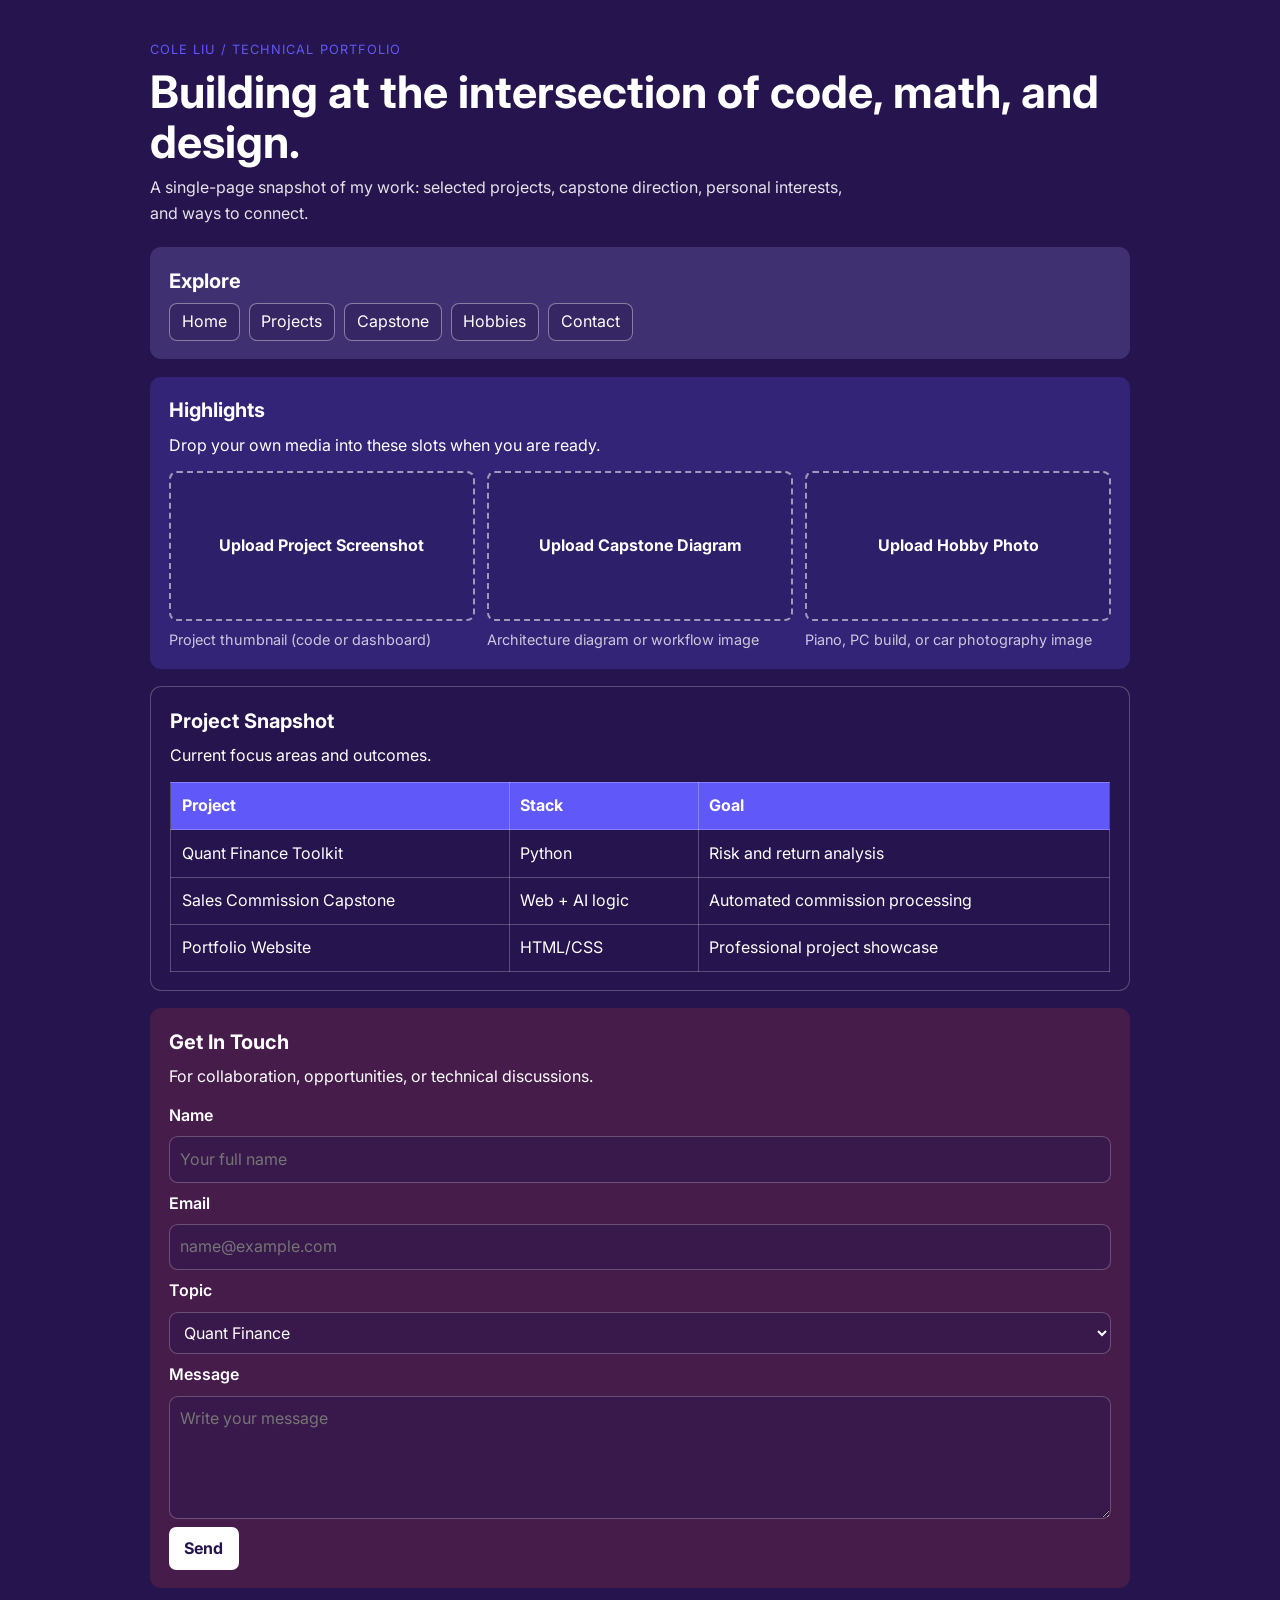
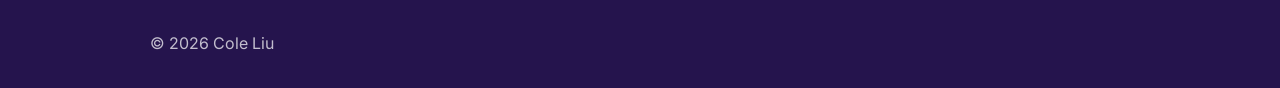
==== index.html @ 1d33bdbf "Create initial single-page portfolio site. Add the first publishable version with custom dark stylin" ====
<!doctype html>
<html lang="en">
  <head>
    <meta charset="UTF-8" />
    <meta name="viewport" content="width=device-width, initial-scale=1.0" />
    <title>Cole Liu | Technical Portfolio</title>
    <meta name="description" content="Portfolio draft for projects, capstone, hobbies, and contact." />
    <link rel="preconnect" href="https://fonts.googleapis.com" />
    <link rel="preconnect" href="https://fonts.gstatic.com" crossorigin />
    <link
      href="https://fonts.googleapis.com/css2?family=Inter:wght@400;500;600;700;800&display=swap"
      rel="stylesheet"
    />
    <link rel="stylesheet" href="./styles.css" />
  </head>
  <body>
    <header class="site-header">
      <div class="container">
        <p class="site-kicker">Cole Liu / Technical Portfolio</p>
        <h1 class="title">Building at the intersection of code, math, and design.</h1>
        <p class="lead">
          A single-page snapshot of my work: selected projects, capstone direction, personal
          interests, and ways to connect.
        </p>
      </div>
    </header>

    <main class="container layout">
      <section class="band band-nav">
        <h2>Explore</h2>
        <nav aria-label="Site sections">
          <ul class="chip-list">
            <li>Home</li>
            <li>Projects</li>
            <li>Capstone</li>
            <li>Hobbies</li>
            <li>Contact</li>
          </ul>
        </nav>
      </section>

      <section class="band band-media">
        <h2>Highlights</h2>
        <p>Drop your own media into these slots when you are ready.</p>
        <div class="gallery">
          <figure class="placeholder-card">
            <div class="placeholder-box">Upload Project Screenshot</div>
            <figcaption>Project thumbnail (code or dashboard)</figcaption>
          </figure>
          <figure class="placeholder-card">
            <div class="placeholder-box">Upload Capstone Diagram</div>
            <figcaption>Architecture diagram or workflow image</figcaption>
          </figure>
          <figure class="placeholder-card">
            <div class="placeholder-box">Upload Hobby Photo</div>
            <figcaption>Piano, PC build, or car photography image</figcaption>
          </figure>
        </div>
      </section>

      <section class="band band-table">
        <h2>Project Snapshot</h2>
        <p>Current focus areas and outcomes.</p>
        <table>
          <thead>
            <tr>
              <th>Project</th>
              <th>Stack</th>
              <th>Goal</th>
            </tr>
          </thead>
          <tbody>
            <tr>
              <td>Quant Finance Toolkit</td>
              <td>Python</td>
              <td>Risk and return analysis</td>
            </tr>
            <tr>
              <td>Sales Commission Capstone</td>
              <td>Web + AI logic</td>
              <td>Automated commission processing</td>
            </tr>
            <tr>
              <td>Portfolio Website</td>
              <td>HTML/CSS</td>
              <td>Professional project showcase</td>
            </tr>
          </tbody>
        </table>
      </section>

      <section class="band band-form">
        <h2>Get In Touch</h2>
        <p>For collaboration, opportunities, or technical discussions.</p>
        <form>
          <label for="name">Name</label>
          <input id="name" name="name" type="text" placeholder="Your full name" />

          <label for="email">Email</label>
          <input id="email" name="email" type="email" placeholder="name@example.com" />

          <label for="topic">Topic</label>
          <select id="topic" name="topic">
            <option>Quant Finance</option>
            <option>Capstone</option>
            <option>Music</option>
            <option>General Collaboration</option>
          </select>

          <label for="message">Message</label>
          <textarea id="message" name="message" rows="4" placeholder="Write your message"></textarea>

          <button type="button">Send</button>
        </form>
      </section>
    </main>

    <footer class="site-footer">
      <div class="container">
        <p>&copy; 2026 Cole Liu</p>
      </div>
    </footer>
  </body>
</html>
---- styles.css ----
:root {
  --text: #ffffff;
  --background: #25144d;
  --primary: #928ee0;
  --secondary: #6058f9;
  --accent: #df4343;
  --line: rgb(255 255 255 / 24%);
}

*,
*::before,
*::after {
  box-sizing: border-box;
}

body {
  margin: 0;
  font-family: "Inter", sans-serif;
  color: var(--text);
  background: var(--background);
  line-height: 1.6;
}

.container {
  width: min(980px, 90vw);
  margin: 0 auto;
}

.site-header {
  padding: 2.5rem 0 1.3rem;
}

.layout {
  display: grid;
  gap: 1.1rem;
  padding-bottom: 2.5rem;
}

.band {
  border-radius: 0.7rem;
  padding: 1.1rem 1.2rem;
}

.band-nav {
  background: rgb(146 142 224 / 24%);
}

.band-media {
  background: rgb(96 88 249 / 24%);
}

.band-table {
  background: rgb(37 20 77 / 65%);
  border: 1px solid var(--line);
}

.band-form {
  background: rgb(223 67 67 / 18%);
}

.site-kicker {
  margin: 0;
  font-size: 0.8rem;
  letter-spacing: 0.08em;
  text-transform: uppercase;
  color: var(--secondary);
}

.title {
  margin: 0.5rem 0;
  line-height: 1.1;
  font-size: clamp(1.7rem, 3.8vw, 2.8rem);
}

.lead {
  margin: 0;
  max-width: 70ch;
  color: rgb(255 255 255 / 88%);
}

h2 {
  margin: 0 0 0.4rem;
  font-size: 1.25rem;
}

p {
  margin: 0.3rem 0 0.8rem;
}

.chip-list {
  margin: 0;
  padding: 0;
  list-style: none;
  display: flex;
  flex-wrap: wrap;
  gap: 0.55rem;
}

.chip-list li {
  border: 1px solid rgb(255 255 255 / 40%);
  background: rgb(37 20 77 / 35%);
  border-radius: 0.5rem;
  padding: 0.34rem 0.74rem;
}

.gallery {
  display: grid;
  grid-template-columns: repeat(3, minmax(0, 1fr));
  gap: 0.8rem;
}

.placeholder-card {
  margin: 0;
}

.placeholder-box {
  display: grid;
  place-items: center;
  min-height: 150px;
  border: 2px dashed rgb(255 255 255 / 55%);
  border-radius: 0.5rem;
  font-weight: 700;
  color: #fff;
  background: rgb(37 20 77 / 28%);
}

figcaption {
  font-size: 0.9rem;
  color: rgb(255 255 255 / 75%);
  margin-top: 0.45rem;
}

table {
  width: 100%;
  border-collapse: collapse;
}

th,
td {
  border: 1px solid var(--line);
  padding: 0.65rem;
  text-align: left;
}

th {
  background: var(--secondary);
}

form {
  display: grid;
  gap: 0.5rem;
}

label {
  font-weight: 600;
}

input,
select,
textarea,
button {
  font: inherit;
  color: var(--text);
}

input,
select,
textarea {
  width: 100%;
  border: 1px solid var(--line);
  border-radius: 0.55rem;
  background: rgb(37 20 77 / 36%);
  padding: 0.58rem 0.62rem;
}

button {
  width: fit-content;
  border: 0;
  border-radius: 0.45rem;
  padding: 0.55rem 0.95rem;
  background: #fff;
  color: var(--background);
  font-weight: 700;
}

.site-footer {
  padding: 0.2rem 0 2rem;
}

.site-footer p {
  margin: 0;
  color: rgb(255 255 255 / 72%);
}

@media (max-width: 780px) {
  .gallery {
    grid-template-columns: 1fr;
  }
}
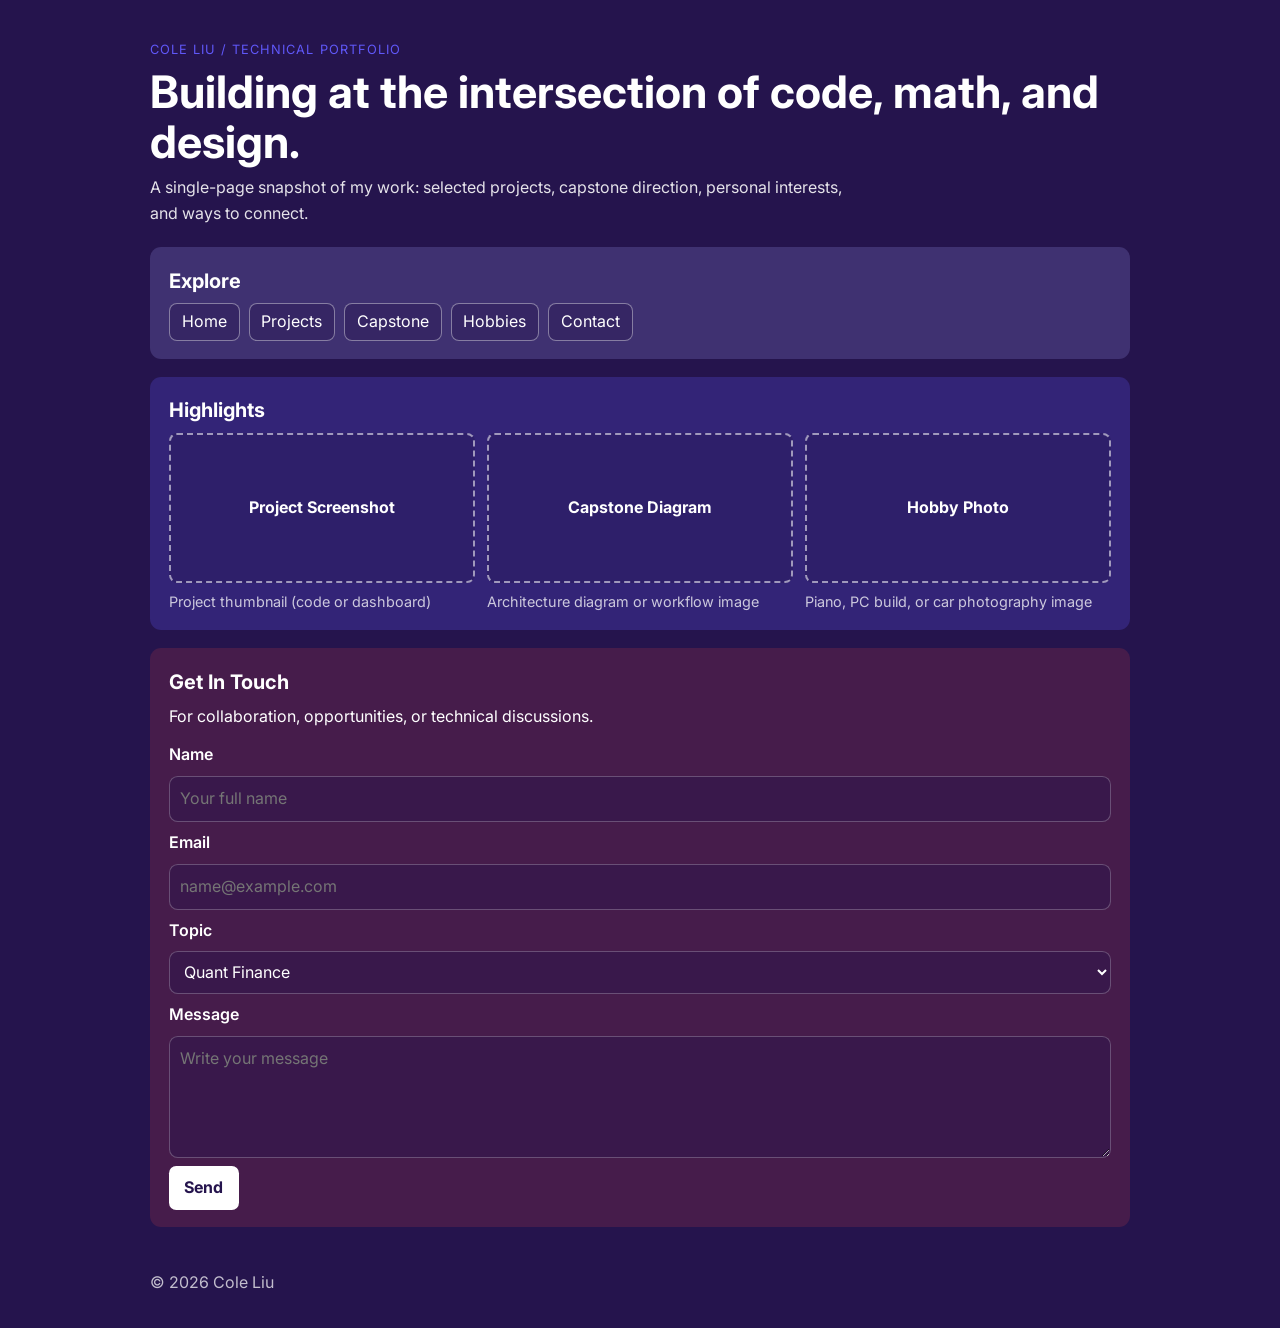
==== commit 081392c5: "j" ====
--- a/index.html
+++ b/index.html
@@ -41,53 +41,22 @@
 
       <section class="band band-media">
         <h2>Highlights</h2>
-        <p>Drop your own media into these slots when you are ready.</p>
         <div class="gallery">
           <figure class="placeholder-card">
-            <div class="placeholder-box">Upload Project Screenshot</div>
+            <div class="placeholder-box">Project Screenshot</div>
             <figcaption>Project thumbnail (code or dashboard)</figcaption>
           </figure>
           <figure class="placeholder-card">
-            <div class="placeholder-box">Upload Capstone Diagram</div>
+            <div class="placeholder-box">Capstone Diagram</div>
             <figcaption>Architecture diagram or workflow image</figcaption>
           </figure>
           <figure class="placeholder-card">
-            <div class="placeholder-box">Upload Hobby Photo</div>
+            <div class="placeholder-box">Hobby Photo</div>
             <figcaption>Piano, PC build, or car photography image</figcaption>
           </figure>
         </div>
       </section>
 
-      <section class="band band-table">
-        <h2>Project Snapshot</h2>
-        <p>Current focus areas and outcomes.</p>
-        <table>
-          <thead>
-            <tr>
-              <th>Project</th>
-              <th>Stack</th>
-              <th>Goal</th>
-            </tr>
-          </thead>
-          <tbody>
-            <tr>
-              <td>Quant Finance Toolkit</td>
-              <td>Python</td>
-              <td>Risk and return analysis</td>
-            </tr>
-            <tr>
-              <td>Sales Commission Capstone</td>
-              <td>Web + AI logic</td>
-              <td>Automated commission processing</td>
-            </tr>
-            <tr>
-              <td>Portfolio Website</td>
-              <td>HTML/CSS</td>
-              <td>Professional project showcase</td>
-            </tr>
-          </tbody>
-        </table>
-      </section>
 
       <section class="band band-form">
         <h2>Get In Touch</h2>
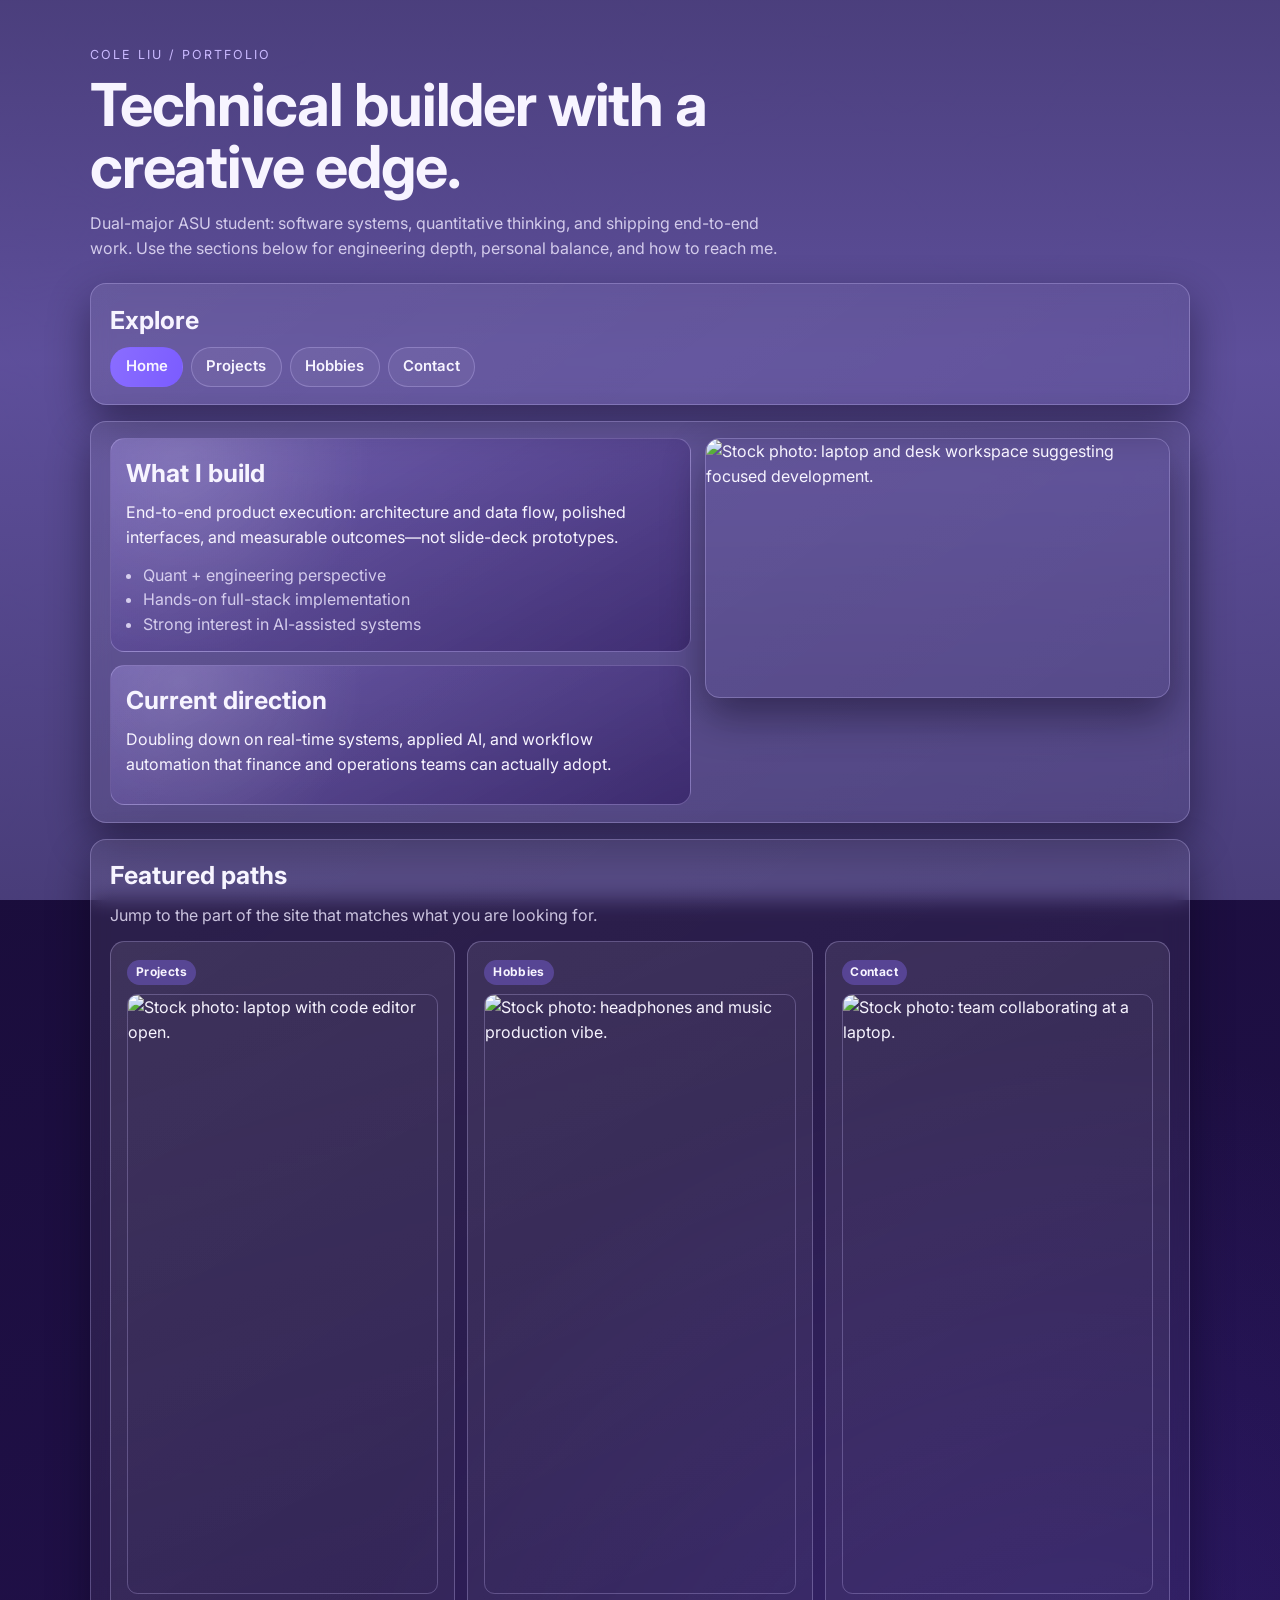
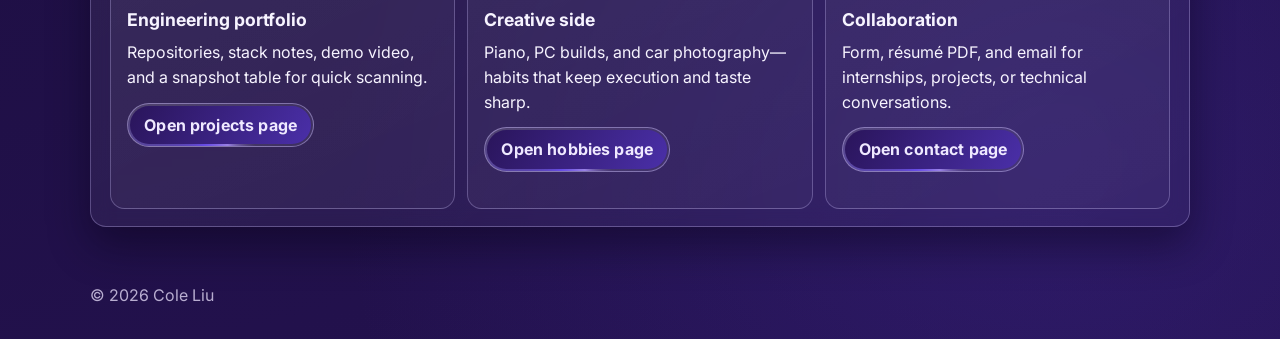
==== commit 96c9271f: "final" ====
--- a/index.html
+++ b/index.html
@@ -3,10 +3,14 @@
   <head>
     <meta charset="UTF-8" />
     <meta name="viewport" content="width=device-width, initial-scale=1.0" />
-    <title>Cole Liu | Technical Portfolio</title>
-    <meta name="description" content="Portfolio draft for projects, capstone, hobbies, and contact." />
+    <title>Cole Liu | Home</title>
+    <meta
+      name="description"
+      content="Personal portfolio home for projects, hobbies, and contact information."
+    />
     <link rel="preconnect" href="https://fonts.googleapis.com" />
     <link rel="preconnect" href="https://fonts.gstatic.com" crossorigin />
+    <link rel="preconnect" href="https://images.unsplash.com" />
     <link
       href="https://fonts.googleapis.com/css2?family=Inter:wght@400;500;600;700;800&display=swap"
       rel="stylesheet"
@@ -14,73 +18,190 @@
     <link rel="stylesheet" href="./styles.css" />
   </head>
   <body>
+    <div class="background-pattern" aria-hidden="true">
+      <svg class="background-svg" viewBox="0 0 1920 1080" preserveAspectRatio="xMidYMid slice">
+        <defs>
+          <filter id="octave1">
+            <feTurbulence type="fractalNoise" baseFrequency="0.0004" numOctaves="8" seed="4" result="o1"></feTurbulence>
+            <feTurbulence type="fractalNoise" baseFrequency="0.0008" numOctaves="8" seed="4" result="o2"></feTurbulence>
+            <feTurbulence type="fractalNoise" baseFrequency="0.0001" numOctaves="8" seed="4" result="o3"></feTurbulence>
+            <feTurbulence type="fractalNoise" baseFrequency="0.0018" numOctaves="8" seed="4" result="o4"></feTurbulence>
+            <feMerge result="finalIsland">
+              <feMergeNode in="o1"></feMergeNode>
+              <feMergeNode in="o3"></feMergeNode>
+              <feMergeNode in="o1"></feMergeNode>
+              <feMergeNode in="o3"></feMergeNode>
+            </feMerge>
+            <feGaussianBlur in="finalIsland" stdDeviation="5" result="noiseo"></feGaussianBlur>
+            <feTurbulence type="fractalNoise" baseFrequency="0.0008" numOctaves="8" seed="4" result="o1"></feTurbulence>
+            <feTurbulence type="fractalNoise" baseFrequency="0.0016" numOctaves="8" seed="4" result="o2"></feTurbulence>
+            <feMerge result="noiseo">
+              <feMergeNode in="o2"></feMergeNode>
+              <feMergeNode in="o4"></feMergeNode>
+              <feMergeNode in="noiseo"></feMergeNode>
+            </feMerge>
+            <feGaussianBlur in="noiseo" stdDeviation="5" result="noiseo"></feGaussianBlur>
+            <feTurbulence type="fractalNoise" baseFrequency="0.0016" numOctaves="8" seed="4" result="o1"></feTurbulence>
+            <feTurbulence type="fractalNoise" baseFrequency="0.002" numOctaves="8" seed="4" result="o2"></feTurbulence>
+            <feMerge result="noiseo">
+              <feMergeNode in="o1"></feMergeNode>
+              <feMergeNode in="o1"></feMergeNode>
+              <feMergeNode in="noiseo"></feMergeNode>
+            </feMerge>
+            <feGaussianBlur in="noiseo" stdDeviation="5" result="noiseo"></feGaussianBlur>
+            <feDiffuseLighting in="noiseo" surfaceScale="12" diffuseConstant="1" lighting-color="#a691ff" result="lit">
+              <feDistantLight azimuth="90" elevation="45"></feDistantLight>
+            </feDiffuseLighting>
+            <feBlend in="lit" in2="SourceGraphic" mode="normal"></feBlend>
+          </filter>
+          <filter id="octave2">
+            <feTurbulence type="fractalNoise" baseFrequency="0.0004" numOctaves="8" seed="4" result="o1"></feTurbulence>
+            <feTurbulence type="fractalNoise" baseFrequency="0.0008" numOctaves="8" seed="4" result="o2"></feTurbulence>
+            <feTurbulence type="fractalNoise" baseFrequency="0.0001" numOctaves="8" seed="4" result="o3"></feTurbulence>
+            <feTurbulence type="fractalNoise" baseFrequency="0.0018" numOctaves="8" seed="4" result="o4"></feTurbulence>
+            <feMerge result="finalIsland">
+              <feMergeNode in="o1"></feMergeNode>
+              <feMergeNode in="o3"></feMergeNode>
+              <feMergeNode in="o1"></feMergeNode>
+              <feMergeNode in="o3"></feMergeNode>
+            </feMerge>
+            <feGaussianBlur in="finalIsland" stdDeviation="5" result="noiseo"></feGaussianBlur>
+            <feTurbulence type="fractalNoise" baseFrequency="0.0008" numOctaves="8" seed="4" result="o1"></feTurbulence>
+            <feTurbulence type="fractalNoise" baseFrequency="0.0016" numOctaves="8" seed="4" result="o2"></feTurbulence>
+            <feMerge result="noiseo">
+              <feMergeNode in="o2"></feMergeNode>
+              <feMergeNode in="o4"></feMergeNode>
+              <feMergeNode in="noiseo"></feMergeNode>
+            </feMerge>
+            <feGaussianBlur in="noiseo" stdDeviation="5" result="noiseo"></feGaussianBlur>
+            <feTurbulence type="fractalNoise" baseFrequency="0.0016" numOctaves="8" seed="4" result="o1"></feTurbulence>
+            <feTurbulence type="fractalNoise" baseFrequency="0.002" numOctaves="8" seed="4" result="o2"></feTurbulence>
+            <feMerge result="noiseo">
+              <feMergeNode in="o1"></feMergeNode>
+              <feMergeNode in="o1"></feMergeNode>
+              <feMergeNode in="noiseo"></feMergeNode>
+            </feMerge>
+            <feGaussianBlur in="noiseo" stdDeviation="5" result="noiseo"></feGaussianBlur>
+            <feDiffuseLighting in="noiseo" surfaceScale="12" diffuseConstant="1" lighting-color="#8f79ef" result="lit">
+              <feDistantLight azimuth="-90" elevation="45"></feDistantLight>
+            </feDiffuseLighting>
+            <feBlend in="lit" in2="SourceGraphic" mode="normal"></feBlend>
+          </filter>
+        </defs>
+        <rect x="0" y="0" width="1920" height="1080" fill="#1a0f3d"></rect>
+        <rect x="0" y="0" width="1920" height="1080" fill="#34206f" filter="url(#octave1)" opacity="0.66"></rect>
+        <rect x="0" y="0" width="1920" height="1080" fill="#4a30a2" filter="url(#octave2)" opacity="0.42"></rect>
+      </svg>
+    </div>
     <header class="site-header">
       <div class="container">
-        <p class="site-kicker">Cole Liu / Technical Portfolio</p>
-        <h1 class="title">Building at the intersection of code, math, and design.</h1>
+        <p class="site-kicker">Cole Liu / Portfolio</p>
+        <h1 class="title">Technical builder with a creative edge.</h1>
         <p class="lead">
-          A single-page snapshot of my work: selected projects, capstone direction, personal
-          interests, and ways to connect.
+          Dual-major ASU student: software systems, quantitative thinking, and shipping end-to-end work.
+          Use the sections below for engineering depth, personal balance, and how to reach me.
         </p>
       </div>
     </header>
 
     <main class="container layout">
-      <section class="band band-nav">
+      <section class="band">
         <h2>Explore</h2>
         <nav aria-label="Site sections">
           <ul class="chip-list">
-            <li>Home</li>
-            <li>Projects</li>
-            <li>Capstone</li>
-            <li>Hobbies</li>
-            <li>Contact</li>
+            <li><a class="chip-link active" href="./index.html" aria-current="page">Home</a></li>
+            <li><a class="chip-link" href="./projects.html">Projects</a></li>
+            <li><a class="chip-link" href="./hobbies.html">Hobbies</a></li>
+            <li><a class="chip-link" href="./contact.html">Contact</a></li>
           </ul>
         </nav>
       </section>
 
-      <section class="band band-media">
-        <h2>Highlights</h2>
-        <div class="gallery">
-          <figure class="placeholder-card">
-            <div class="placeholder-box">Project Screenshot</div>
-            <figcaption>Project thumbnail (code or dashboard)</figcaption>
-          </figure>
-          <figure class="placeholder-card">
-            <div class="placeholder-box">Capstone Diagram</div>
-            <figcaption>Architecture diagram or workflow image</figcaption>
-          </figure>
-          <figure class="placeholder-card">
-            <div class="placeholder-box">Hobby Photo</div>
-            <figcaption>Piano, PC build, or car photography image</figcaption>
-          </figure>
+      <section class="band hero-home">
+        <div class="hero-copy-stack">
+          <article class="accent-panel">
+            <h2>What I build</h2>
+            <p>
+              End-to-end product execution: architecture and data flow, polished interfaces, and measurable
+              outcomes—not slide-deck prototypes.
+            </p>
+            <ul class="quick-stats">
+              <li>Quant + engineering perspective</li>
+              <li>Hands-on full-stack implementation</li>
+              <li>Strong interest in AI-assisted systems</li>
+            </ul>
+          </article>
+          <article class="accent-panel">
+            <h2>Current direction</h2>
+            <p>
+              Doubling down on real-time systems, applied AI, and workflow automation that finance and
+              operations teams can actually adopt.
+            </p>
+          </article>
         </div>
+        <figure class="hero-figure">
+          <img
+            class="hero-shot"
+            src="https://images.unsplash.com/photo-1498050108023-c5249f4df085?auto=format&amp;fit=crop&amp;w=1100&amp;q=80"
+            width="1100"
+            height="733"
+            alt="Stock photo: laptop and desk workspace suggesting focused development."
+            loading="eager"
+            decoding="async"
+          />
+        </figure>
       </section>
 
-
-      <section class="band band-form">
-        <h2>Get In Touch</h2>
-        <p>For collaboration, opportunities, or technical discussions.</p>
-        <form>
-          <label for="name">Name</label>
-          <input id="name" name="name" type="text" placeholder="Your full name" />
-
-          <label for="email">Email</label>
-          <input id="email" name="email" type="email" placeholder="name@example.com" />
-
-          <label for="topic">Topic</label>
-          <select id="topic" name="topic">
-            <option>Quant Finance</option>
-            <option>Capstone</option>
-            <option>Music</option>
-            <option>General Collaboration</option>
-          </select>
-
-          <label for="message">Message</label>
-          <textarea id="message" name="message" rows="4" placeholder="Write your message"></textarea>
-
-          <button type="button">Send</button>
-        </form>
+      <section class="band">
+        <h2>Featured paths</h2>
+        <p class="home-band-lead">Jump to the part of the site that matches what you are looking for.</p>
+        <div class="feature-grid">
+          <article class="feature-card">
+            <p class="feature-tag">Projects</p>
+            <img
+              class="card-thumb"
+              src="https://images.unsplash.com/photo-1517694712202-14dd9538aa97?auto=format&amp;fit=crop&amp;w=900&amp;q=80"
+              width="900"
+              height="600"
+              alt="Stock photo: laptop with code editor open."
+              loading="lazy"
+              decoding="async"
+            />
+            <h3>Engineering portfolio</h3>
+            <p>Repositories, stack notes, demo video, and a snapshot table for quick scanning.</p>
+            <p><a class="repo-link uiverse-btn" href="./projects.html">Open projects page</a></p>
+          </article>
+          <article class="feature-card">
+            <p class="feature-tag">Hobbies</p>
+            <img
+              class="card-thumb"
+              src="https://images.unsplash.com/photo-1511379938547-c1f69419868d?auto=format&amp;fit=crop&amp;w=900&amp;q=80"
+              width="900"
+              height="600"
+              alt="Stock photo: headphones and music production vibe."
+              loading="lazy"
+              decoding="async"
+            />
+            <h3>Creative side</h3>
+            <p>Piano, PC builds, and car photography—habits that keep execution and taste sharp.</p>
+            <p><a class="repo-link uiverse-btn" href="./hobbies.html">Open hobbies page</a></p>
+          </article>
+          <article class="feature-card">
+            <p class="feature-tag">Contact</p>
+            <img
+              class="card-thumb"
+              src="https://images.unsplash.com/photo-1522071820081-009f0129c71c?auto=format&amp;fit=crop&amp;w=900&amp;q=80"
+              width="900"
+              height="600"
+              alt="Stock photo: team collaborating at a laptop."
+              loading="lazy"
+              decoding="async"
+            />
+            <h3>Collaboration</h3>
+            <p>Form, résumé PDF, and email for internships, projects, or technical conversations.</p>
+            <p><a class="repo-link uiverse-btn" href="./contact.html">Open contact page</a></p>
+          </article>
+        </div>
       </section>
     </main>
 
--- a/styles.css
+++ b/styles.css
@@ -1,10 +1,17 @@
 :root {
-  --text: #ffffff;
-  --background: #25144d;
-  --primary: #928ee0;
-  --secondary: #6058f9;
-  --accent: #df4343;
-  --line: rgb(255 255 255 / 24%);
+  --bg-base: #140a2f;
+  --bg-mid: #241250;
+  --bg-glow: #7b5cff;
+  --bg-glow-soft: #4f36b9;
+  --surface: rgb(255 255 255 / 8%);
+  --surface-strong: rgb(255 255 255 / 13%);
+  --line: rgb(209 195 255 / 30%);
+  --line-strong: rgb(209 195 255 / 55%);
+  --text: #f7f4ff;
+  --text-soft: rgb(238 232 255 / 82%);
+  --accent: #a286ff;
+  --accent-2: #8a6dff;
+  --shadow: 0 18px 42px rgb(7 2 20 / 45%);
 }
 
 *,
@@ -13,78 +20,123 @@
   box-sizing: border-box;
 }
 
+html,
 body {
   margin: 0;
+  padding: 0;
+}
+
+body {
+  min-height: 100vh;
   font-family: "Inter", sans-serif;
   color: var(--text);
-  background: var(--background);
-  line-height: 1.6;
+  line-height: 1.55;
+  position: relative;
+  overflow-x: hidden;
+  background:
+    radial-gradient(circle at 8% 8%, rgb(162 134 255 / 22%), transparent 28%),
+    radial-gradient(circle at 90% 12%, rgb(123 92 255 / 24%), transparent 32%),
+    radial-gradient(circle at 82% 90%, rgb(79 54 185 / 25%), transparent 35%),
+    linear-gradient(165deg, var(--bg-base), var(--bg-mid));
+}
+
+.site-header,
+.layout,
+.site-footer {
+  position: relative;
+  z-index: 2;
+}
+
+.background-pattern {
+  position: fixed;
+  inset: 0;
+  pointer-events: none;
+  z-index: 0;
+  overflow: hidden;
+}
+
+.background-svg {
+  width: 100%;
+  height: 100%;
+  display: block;
+}
+
+.background-pattern::after {
+  content: "";
+  position: absolute;
+  inset: 0;
+  background: linear-gradient(to bottom, rgb(7 4 16 / 34%) 0%, rgb(7 4 16 / 16%) 40%, rgb(7 4 16 / 36%) 100%);
+}
+
+.band {
+  background: linear-gradient(145deg, rgb(255 255 255 / 10%), rgb(255 255 255 / 4%));
+  border: 1px solid rgb(220 208 255 / 34%);
+  border-radius: 1rem;
+  padding: 1.05rem 1.2rem;
+  box-shadow:
+    0 28px 50px rgb(6 2 18 / 50%),
+    0 6px 14px rgb(8 4 20 / 36%);
+  backdrop-filter: blur(12px);
 }
 
 .container {
-  width: min(980px, 90vw);
+  width: min(1100px, 92vw);
   margin: 0 auto;
 }
 
 .site-header {
-  padding: 2.5rem 0 1.3rem;
+  padding: 2.8rem 0 1.4rem;
+}
+
+.site-kicker {
+  margin: 0;
+  font-size: 0.78rem;
+  letter-spacing: 0.16em;
+  text-transform: uppercase;
+  color: #cab9ff;
+}
+
+.title {
+  margin: 0.6rem 0 0.8rem;
+  font-size: clamp(2rem, 5vw, 3.7rem);
+  line-height: 1.05;
+  letter-spacing: -0.02em;
+  max-width: 16ch;
+}
+
+.lead {
+  margin: 0;
+  max-width: 70ch;
+  color: var(--text-soft);
 }
 
 .layout {
   display: grid;
-  gap: 1.1rem;
-  padding-bottom: 2.5rem;
+  gap: 1rem;
+  padding-bottom: 3rem;
 }
 
 .band {
-  border-radius: 0.7rem;
-  padding: 1.1rem 1.2rem;
-}
-
-.band-nav {
-  background: rgb(146 142 224 / 24%);
-}
-
-.band-media {
-  background: rgb(96 88 249 / 24%);
-}
-
-.band-table {
-  background: rgb(37 20 77 / 65%);
-  border: 1px solid var(--line);
-}
-
-.band-form {
-  background: rgb(223 67 67 / 18%);
-}
-
-.site-kicker {
-  margin: 0;
-  font-size: 0.8rem;
-  letter-spacing: 0.08em;
-  text-transform: uppercase;
-  color: var(--secondary);
-}
-
-.title {
-  margin: 0.5rem 0;
-  line-height: 1.1;
-  font-size: clamp(1.7rem, 3.8vw, 2.8rem);
-}
-
-.lead {
-  margin: 0;
-  max-width: 70ch;
-  color: rgb(255 255 255 / 88%);
+  background: linear-gradient(145deg, var(--surface), rgb(255 255 255 / 3%));
+  border: 1px solid var(--line);
+  border-radius: 1rem;
+  padding: 1.05rem 1.2rem;
+  box-shadow: var(--shadow);
+  backdrop-filter: blur(10px);
 }
 
 h2 {
-  margin: 0 0 0.4rem;
-  font-size: 1.25rem;
+  margin: 0 0 0.5rem;
+  font-size: clamp(1.2rem, 2vw, 1.55rem);
+}
+
+h3 {
+  margin: 0.3rem 0 0.45rem;
+  font-size: 1.1rem;
 }
 
 p {
-  margin: 0.3rem 0 0.8rem;
+  margin: 0.25rem 0 0.8rem;
 }
 
 .chip-list {
@@ -93,62 +145,287 @@
   list-style: none;
   display: flex;
   flex-wrap: wrap;
-  gap: 0.55rem;
-}
-
-.chip-list li {
-  border: 1px solid rgb(255 255 255 / 40%);
-  background: rgb(37 20 77 / 35%);
-  border-radius: 0.5rem;
-  padding: 0.34rem 0.74rem;
-}
-
-.gallery {
+  gap: 0.5rem;
+}
+
+.chip-link {
+  display: inline-block;
+  padding: 0.46rem 0.9rem;
+  border-radius: 999px;
+  border: 1px solid var(--line);
+  background: rgb(255 255 255 / 5%);
+  color: var(--text);
+  text-decoration: none;
+  font-weight: 600;
+  font-size: 0.93rem;
+  transition: all 180ms ease;
+}
+
+.chip-link:hover,
+.chip-link:focus-visible {
+  border-color: var(--line-strong);
+  box-shadow: 0 0 0.8rem rgb(162 134 255 / 40%);
+  transform: translateY(-1px);
+}
+
+.chip-link.active {
+  background: linear-gradient(110deg, var(--accent-2), var(--bg-glow));
+  border-color: transparent;
+}
+
+.uiverse-btn {
+  --ring-a: #aa90ff;
+  --ring-b: #6d4fff;
+  position: relative;
+  display: inline-block;
+  padding: 0.56rem 1rem;
+  border-radius: 999px;
+  color: #fff;
+  text-decoration: none;
+  font-weight: 700;
+  letter-spacing: 0.01em;
+  background: linear-gradient(120deg, rgb(255 255 255 / 14%), rgb(255 255 255 / 5%));
+  border: 1px solid rgb(207 194 255 / 45%);
+  overflow: hidden;
+  isolation: isolate;
+  transition: transform 180ms ease, box-shadow 200ms ease, border-color 180ms ease;
+}
+
+.uiverse-btn::before {
+  content: "";
+  position: absolute;
+  inset: -160% -20%;
+  background: conic-gradient(
+    from 0deg,
+    transparent 0deg 120deg,
+    var(--ring-a) 160deg,
+    var(--ring-b) 220deg,
+    transparent 280deg 360deg
+  );
+  animation: spinRing 2.8s linear infinite;
+  opacity: 0.82;
+  z-index: -2;
+}
+
+.uiverse-btn::after {
+  content: "";
+  position: absolute;
+  inset: 2px;
+  border-radius: 999px;
+  background: linear-gradient(120deg, #2a155b, #4a2fa8);
+  z-index: -1;
+}
+
+.uiverse-btn:hover,
+.uiverse-btn:focus-visible {
+  transform: translateY(-2px) scale(1.01);
+  box-shadow: 0 0 1.2rem rgb(143 113 255 / 58%);
+  border-color: rgb(207 194 255 / 80%);
+}
+
+.hero-grid {
+  display: grid;
+  grid-template-columns: 1.6fr 1fr;
+  gap: 0.8rem;
+}
+
+.hero-home {
+  display: grid;
+  grid-template-columns: 1.25fr 1fr;
+  gap: 0.85rem;
+  align-items: stretch;
+}
+
+.hero-copy-stack {
+  display: grid;
+  gap: 0.8rem;
+}
+
+.hero-figure {
+  margin: 0;
+  min-height: 0;
+}
+
+.hero-shot {
+  width: 100%;
+  height: 100%;
+  min-height: 260px;
+  object-fit: cover;
+  border-radius: 0.9rem;
+  border: 1px solid var(--line);
+  box-shadow: var(--shadow);
+}
+
+.home-band-lead {
+  margin: 0 0 0.85rem;
+  color: var(--text-soft);
+}
+
+.accent-panel {
+  border-radius: 0.9rem;
+  padding: 0.9rem;
+  background:
+    radial-gradient(circle at 12% 12%, rgb(255 255 255 / 14%), transparent 35%),
+    linear-gradient(150deg, rgb(162 134 255 / 24%), rgb(42 20 92 / 55%));
+  border: 1px solid var(--line);
+}
+
+.quick-stats {
+  margin: 0;
+  padding-left: 1.1rem;
+  color: var(--text-soft);
+}
+
+.feature-grid {
   display: grid;
   grid-template-columns: repeat(3, minmax(0, 1fr));
-  gap: 0.8rem;
-}
-
-.placeholder-card {
-  margin: 0;
-}
-
-.placeholder-box {
-  display: grid;
-  place-items: center;
-  min-height: 150px;
-  border: 2px dashed rgb(255 255 255 / 55%);
-  border-radius: 0.5rem;
+  gap: 0.75rem;
+}
+
+.feature-card {
+  border-radius: 0.9rem;
+  padding: 1rem;
+  border: 1px solid var(--line);
+  background: linear-gradient(160deg, rgb(255 255 255 / 9%), rgb(255 255 255 / 3%));
+  transition: transform 200ms ease, border-color 200ms ease, box-shadow 200ms ease;
+}
+
+.feature-card:hover {
+  transform: translateY(-4px);
+  border-color: var(--line-strong);
+  box-shadow: 0 10px 25px rgb(10 4 25 / 45%);
+}
+
+.feature-tag {
+  margin: 0 0 0.55rem;
+  display: inline-block;
+  padding: 0.2rem 0.55rem;
+  border-radius: 999px;
+  font-size: 0.75rem;
   font-weight: 700;
+  letter-spacing: 0.03em;
+  background: rgb(138 109 255 / 35%);
+}
+
+.card-thumb {
+  display: block;
+  width: 100%;
+  aspect-ratio: 16 / 10;
+  object-fit: cover;
+  border-radius: 0.65rem;
+  border: 1px solid rgb(209 195 255 / 28%);
+  margin: 0 0 0.75rem;
+}
+
+.feature-points {
+  margin: 0.65rem 0 0;
+  padding-left: 1rem;
+  color: var(--text-soft);
+}
+
+.repo-link {
+  color: #efe9ff;
+  font-weight: 700;
+}
+
+.repo-link:hover,
+.repo-link:focus-visible {
+  color: #cdb7ff;
+}
+
+.table-shell {
+  border-radius: 0.9rem;
+  overflow-x: auto;
+  border: 1px solid var(--line);
+  background: rgb(255 255 255 / 3%);
+}
+
+table {
+  width: 100%;
+  min-width: 760px;
+  border-collapse: collapse;
+}
+
+thead th {
+  position: sticky;
+  top: 0;
+  background: linear-gradient(120deg, #5635d4, #7c5cff);
   color: #fff;
-  background: rgb(37 20 77 / 28%);
-}
-
-figcaption {
+  text-align: left;
   font-size: 0.9rem;
-  color: rgb(255 255 255 / 75%);
-  margin-top: 0.45rem;
-}
-
-table {
-  width: 100%;
-  border-collapse: collapse;
+  letter-spacing: 0.02em;
 }
 
 th,
 td {
-  border: 1px solid var(--line);
-  padding: 0.65rem;
-  text-align: left;
-}
-
-th {
-  background: var(--secondary);
+  padding: 0.72rem 0.78rem;
+  border-bottom: 1px solid rgb(209 195 255 / 22%);
+  vertical-align: top;
+}
+
+tbody tr:nth-child(even) {
+  background: rgb(255 255 255 / 3%);
+}
+
+tbody tr:hover {
+  background: rgb(162 134 255 / 14%);
+}
+
+.site-video {
+  width: 100%;
+  border-radius: 0.9rem;
+  overflow: hidden;
+  border: 1px solid var(--line);
+  background: #110724;
+}
+
+.site-video video {
+  display: block;
+  width: 100%;
+  height: auto;
+}
+
+.resume-shell {
+  border-radius: 0.9rem;
+  overflow: hidden;
+  border: 1px solid var(--line);
+  background: rgb(255 255 255 / 4%);
+}
+
+.resume-pdf {
+  display: block;
+  width: 100%;
+  min-height: min(70vh, 640px);
+  border: 0;
+}
+
+.media-grid {
+  display: grid;
+  grid-template-columns: repeat(3, minmax(0, 1fr));
+  gap: 0.75rem;
+}
+
+.media-card {
+  border: 1px solid var(--line);
+  border-radius: 0.9rem;
+  padding: 0.9rem;
+  background: rgb(255 255 255 / 4%);
+}
+
+.media-thumb {
+  display: block;
+  width: 100%;
+  aspect-ratio: 4 / 3;
+  object-fit: cover;
+  border-radius: 0.6rem;
+  border: 1px solid rgb(209 195 255 / 28%);
+  margin: 0 0 0.65rem;
 }
 
 form {
   display: grid;
-  gap: 0.5rem;
+  gap: 0.6rem;
+  max-width: 760px;
 }
 
 label {
@@ -160,7 +437,6 @@
 textarea,
 button {
   font: inherit;
-  color: var(--text);
 }
 
 input,
@@ -168,32 +444,70 @@
 textarea {
   width: 100%;
   border: 1px solid var(--line);
-  border-radius: 0.55rem;
-  background: rgb(37 20 77 / 36%);
-  padding: 0.58rem 0.62rem;
+  border-radius: 0.65rem;
+  background: rgb(255 255 255 / 5%);
+  color: var(--text);
+  padding: 0.62rem 0.68rem;
+}
+
+textarea {
+  min-height: 110px;
+  resize: vertical;
 }
 
 button {
   width: fit-content;
   border: 0;
-  border-radius: 0.45rem;
-  padding: 0.55rem 0.95rem;
-  background: #fff;
-  color: var(--background);
+  border-radius: 999px;
+  padding: 0.55rem 1rem;
   font-weight: 700;
+  color: #fff;
+  background: linear-gradient(120deg, #6b4fff, #9f87ff);
+  cursor: pointer;
+}
+
+button:hover {
+  filter: brightness(1.08);
 }
 
 .site-footer {
-  padding: 0.2rem 0 2rem;
+  padding: 0.5rem 0 2rem;
 }
 
 .site-footer p {
   margin: 0;
-  color: rgb(255 255 255 / 72%);
-}
-
-@media (max-width: 780px) {
-  .gallery {
+  color: rgb(237 228 255 / 74%);
+}
+
+@media (max-width: 920px) {
+  .feature-grid,
+  .media-grid {
     grid-template-columns: 1fr;
   }
-}
+
+  .hero-grid,
+  .hero-home {
+    grid-template-columns: 1fr;
+  }
+
+  .hero-shot {
+    min-height: 220px;
+    max-height: 320px;
+  }
+}
+
+@keyframes spinRing {
+  to {
+    transform: rotate(360deg);
+  }
+}
+
+@keyframes floatDepth {
+  from {
+    transform: translate3d(0, -1.5%, 0) scale(1);
+  }
+
+  to {
+    transform: translate3d(2%, 1.8%, 0) scale(1.06);
+  }
+}
